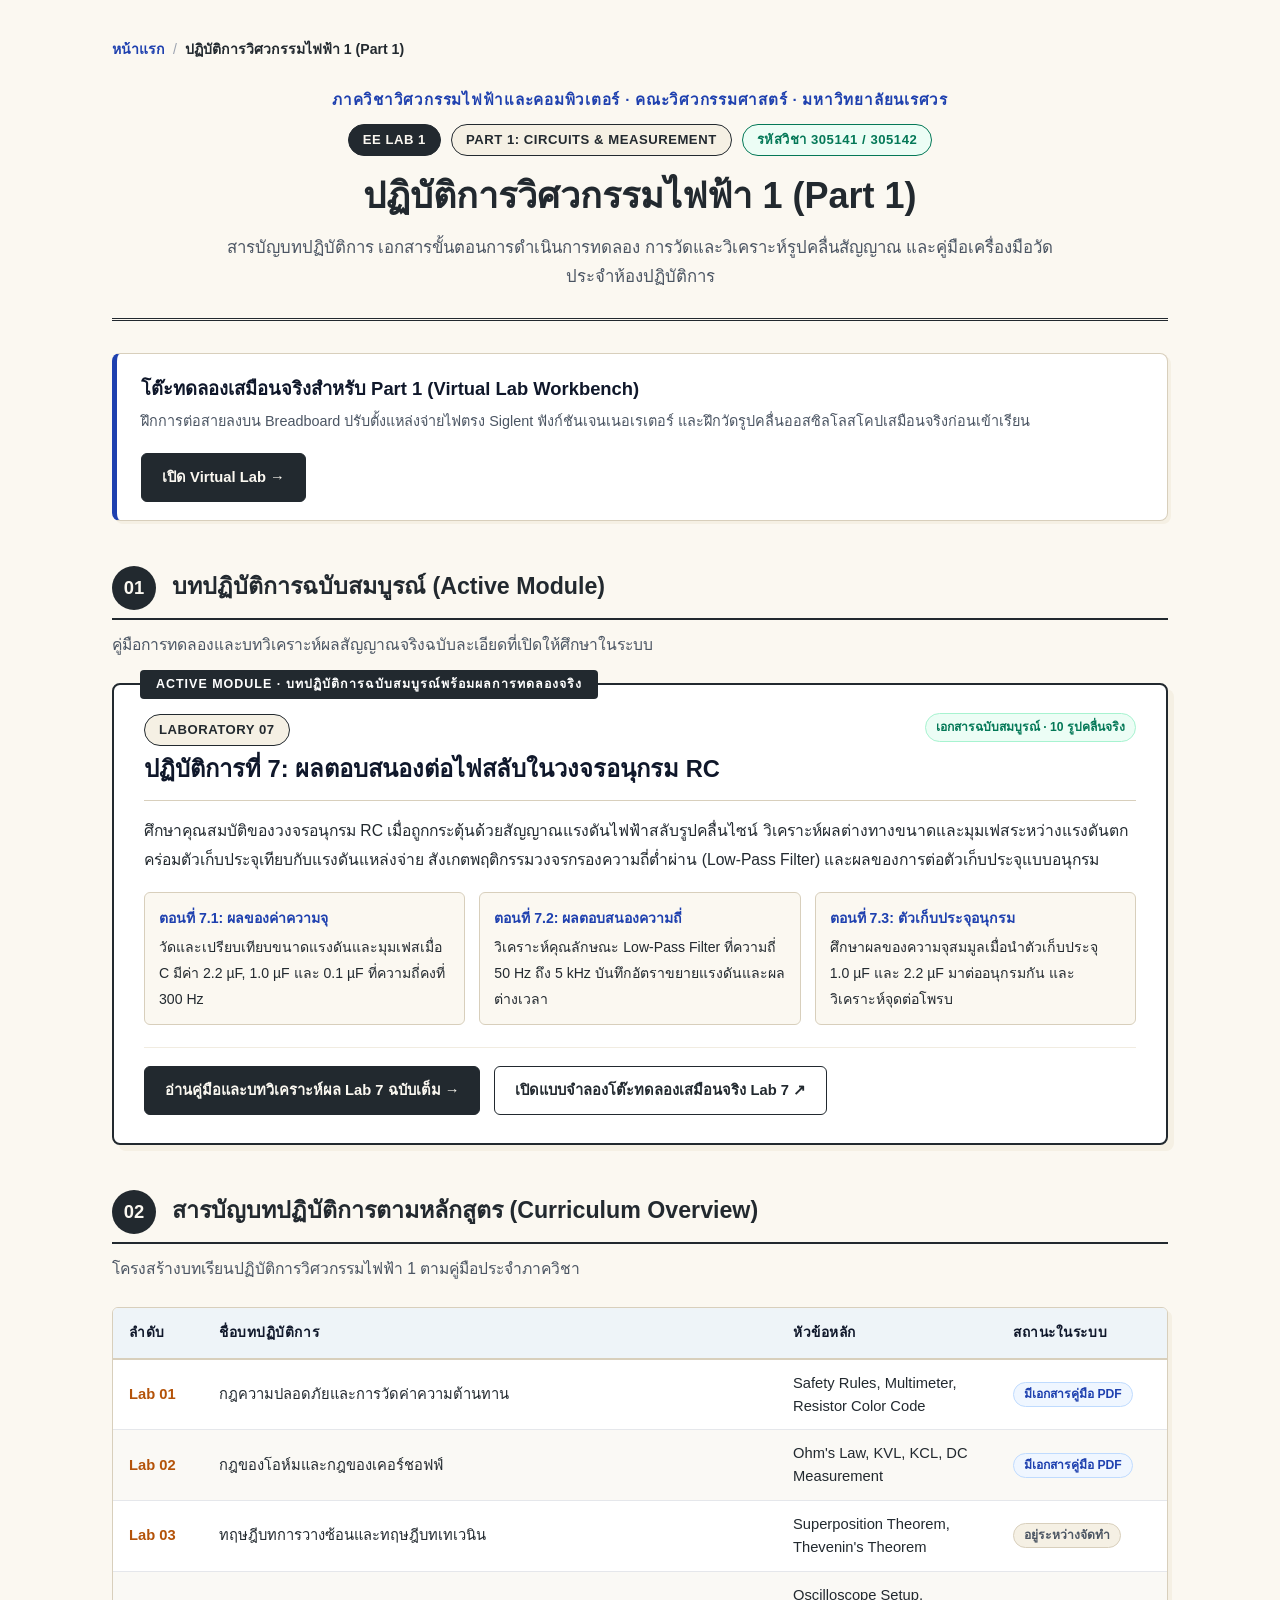
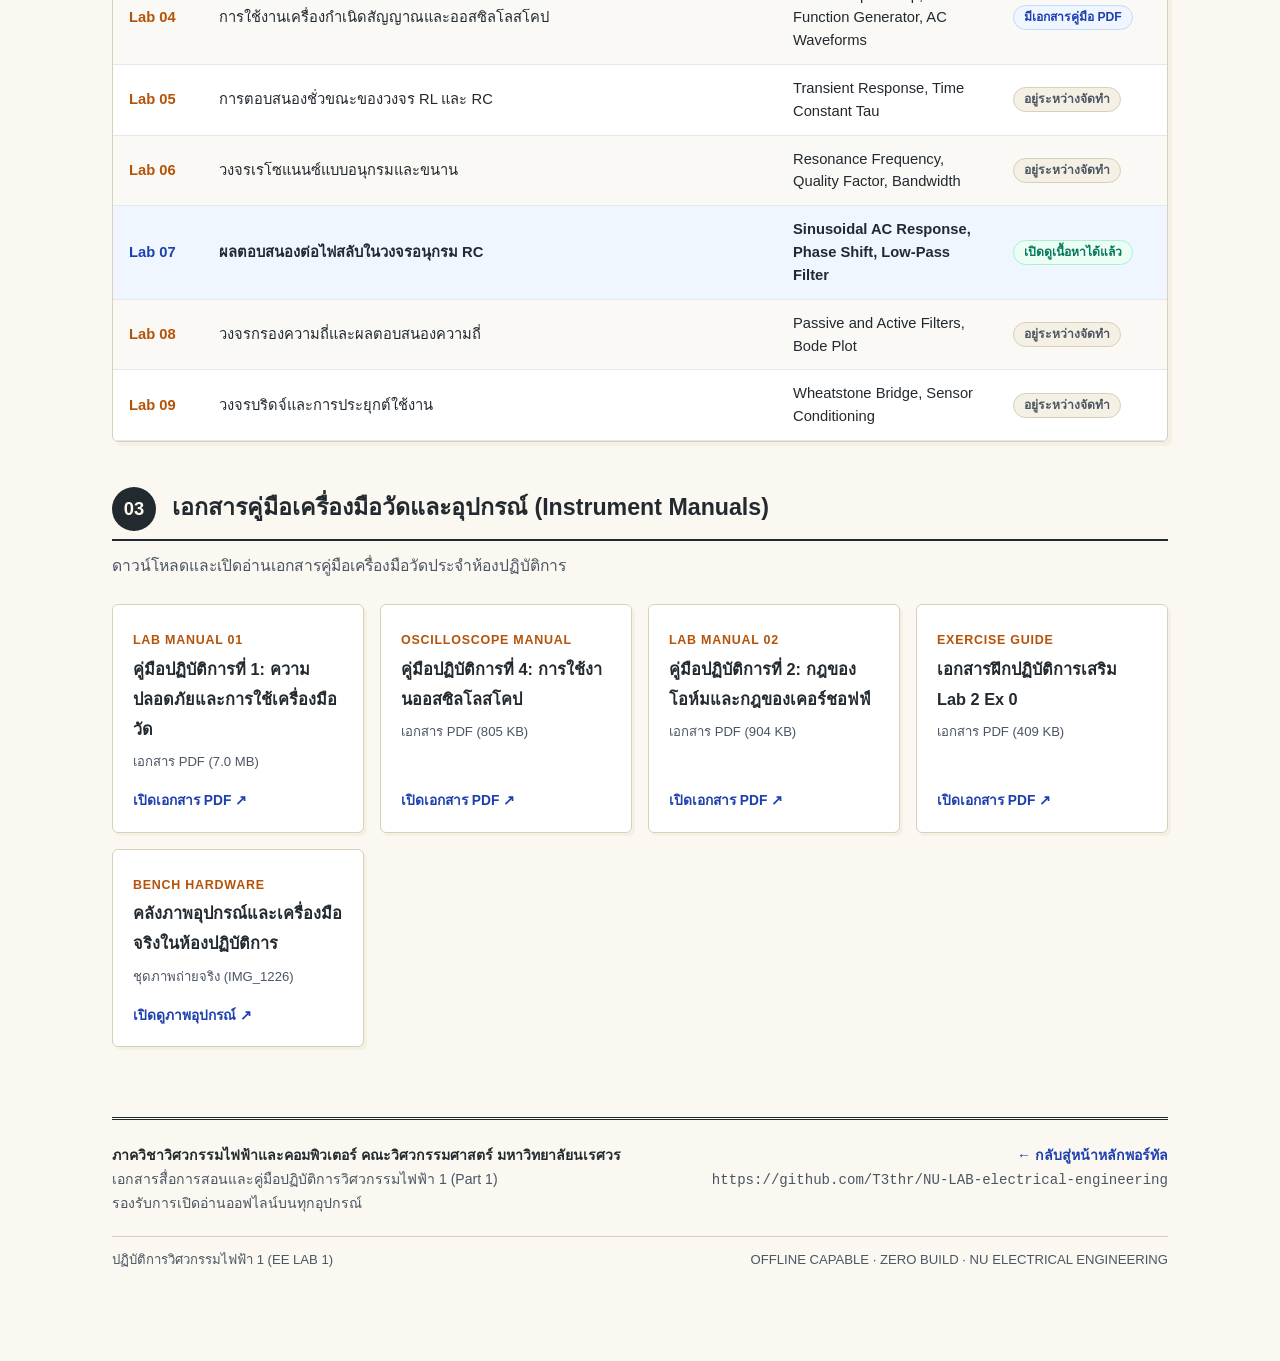
==== part1/index.html @ 5fda8b23 "feat: initialize NU-LAB Electrical Engineering portal and virtual laboratory" ====
<!DOCTYPE html>
<html lang="th">
<head>
<meta charset="UTF-8">
<meta name="viewport" content="width=device-width, initial-scale=1.0">
<link rel="icon" href="data:,">
<title>ปฏิบัติการวิศวกรรมไฟฟ้า 1 (Part 1: Circuits & Measurement) · มหาวิทยาลัยนเรศวร</title>
<style>
/* ═══════════ พื้นฐานแบบตำราเรียนและเอกสารวิชาการ ═══════════ */
:root {
  --paper: #FBF8F1;
  --paper2: #F5F0E4;
  --ink: #22292F;
  --ink-soft: #4B5563;
  --rule: #D8CFBC;
  --accent: #1E40AF;
  --accent-hover: #1D4ED8;
  --accent2: #B45309;
  --green: #047857;
  --green-bg: #ECFDF5;
  --red: #B91C1C;
  --red-bg: #FEF2F2;
  --purple: #6D28D9;
  --amber-bg: #FFFBEB;
  --blue-bg: #EFF6FF;
  --navy: #0F172A;
}

* { box-sizing: border-box; }
html { scroll-behavior: smooth; }
body {
  margin: 0;
  background: var(--paper);
  color: var(--ink);
  font-family: "IBM Plex Sans Thai", "Sarabun", "Thonburi", "Noto Sans Thai", -apple-system, "Segoe UI", sans-serif;
  font-size: 16.5px;
  line-height: 1.85;
}

.page {
  max-width: 1120px;
  margin: 0 auto;
  padding: 36px 32px 90px;
}

/* ═══════════ แถบนำทางและส่วนหัวกลาง ═══════════ */
.breadcrumb {
  display: flex;
  align-items: center;
  gap: 8px;
  font-size: 0.88rem;
  color: var(--ink-soft);
  margin-bottom: 24px;
  flex-wrap: wrap;
}

.breadcrumb a {
  color: var(--accent);
  text-decoration: none;
  font-weight: 600;
}

.breadcrumb a:hover {
  text-decoration: underline;
}

.breadcrumb .sep {
  color: #9CA3AF;
}

header.central-header {
  text-align: center;
  margin-bottom: 32px;
}

.institute-line {
  font-size: 0.95rem;
  font-weight: 700;
  letter-spacing: 0.05em;
  color: var(--accent);
  margin-bottom: 10px;
  text-transform: uppercase;
}

.chips-row {
  display: flex;
  justify-content: center;
  align-items: center;
  gap: 10px;
  margin-bottom: 16px;
  flex-wrap: wrap;
}

.chip {
  border: 1.5px solid var(--ink);
  border-radius: 999px;
  padding: 3px 14px;
  font-size: 0.82rem;
  font-weight: 700;
  color: var(--ink);
  background: var(--paper2);
  letter-spacing: 0.04em;
}

.chip.highlight {
  background: var(--ink);
  color: var(--paper);
}

.chip.active-tag {
  background: var(--green-bg);
  border-color: var(--green);
  color: var(--green);
}

h1.book-title {
  font-size: 2.25rem;
  line-height: 1.35;
  margin: 10px 0 12px;
  font-weight: 800;
  color: var(--ink);
}

.subtitle {
  color: var(--ink-soft);
  font-size: 1.05rem;
  max-width: 840px;
  margin: 0 auto 24px;
  line-height: 1.75;
}

.header-divider {
  border: none;
  border-bottom: 3px double var(--ink);
  margin: 26px 0 32px;
}

/* ═══════════ แบนเนอร์ Virtual Lab สอดคล้อง ═══════════ */
.quick-vlab-box {
  background: #FFFFFF;
  border: 1.5px solid var(--rule);
  border-left: 5px solid var(--accent);
  border-radius: 8px;
  padding: 18px 24px;
  margin-bottom: 36px;
  box-shadow: 3px 3px 0 var(--paper2);
  display: flex;
  justify-content: space-between;
  align-items: center;
  gap: 20px;
  flex-wrap: wrap;
}

.quick-vlab-info h3 {
  margin: 0 0 4px;
  font-size: 1.15rem;
  font-weight: 800;
  color: var(--navy);
}

.quick-vlab-info p {
  margin: 0;
  font-size: 0.90rem;
  color: var(--ink-soft);
  line-height: 1.6;
}

/* ═══════════ หัวข้อส่วนเนื้อหา ═══════════ */
.sec-head {
  display: flex;
  align-items: baseline;
  gap: 16px;
  border-bottom: 2.5px solid var(--ink);
  padding-bottom: 8px;
  margin: 44px 0 20px;
}

.sec-no {
  flex: 0 0 auto;
  width: 44px;
  height: 44px;
  border-radius: 50%;
  background: var(--ink);
  color: var(--paper);
  display: flex;
  align-items: center;
  justify-content: center;
  font-size: 1.15rem;
  font-weight: 800;
}

h2 {
  font-size: 1.45rem;
  margin: 0;
  font-weight: 800;
  color: var(--ink);
}

.sec-lead {
  color: var(--ink-soft);
  font-size: 0.98rem;
  margin: -10px 0 24px;
}

/* ═══════════ การ์ด Lab 7 ฉบับเด่น ═══════════ */
.featured-lab-card {
  background: #FFFFFF;
  border: 2px solid var(--ink);
  border-radius: 8px;
  padding: 28px 30px;
  margin-bottom: 36px;
  box-shadow: 6px 6px 0 var(--paper2);
  position: relative;
}

.featured-lab-card::before {
  content: "ACTIVE MODULE · บทปฏิบัติการฉบับสมบูรณ์พร้อมผลการทดลองจริง";
  position: absolute;
  top: -15px;
  left: 26px;
  background: var(--ink);
  color: #FFFFFF;
  font-weight: 700;
  font-size: 0.78rem;
  padding: 3px 16px;
  letter-spacing: 0.08em;
  border-radius: 4px;
}

.featured-header {
  display: flex;
  justify-content: space-between;
  align-items: flex-start;
  gap: 16px;
  border-bottom: 1.5px solid var(--rule);
  padding-bottom: 14px;
  margin-bottom: 16px;
  flex-wrap: wrap;
}

.featured-title {
  font-size: 1.48rem;
  font-weight: 800;
  color: var(--navy);
  margin: 0;
  line-height: 1.35;
}

.featured-desc {
  font-size: 0.98rem;
  color: var(--ink);
  line-height: 1.8;
  margin: 0 0 18px;
}

.parts-list {
  display: grid;
  grid-template-columns: repeat(auto-fit, minmax(280px, 1fr));
  gap: 14px;
  margin-bottom: 22px;
}

.part-item {
  background: var(--paper);
  border: 1px solid var(--rule);
  border-radius: 6px;
  padding: 12px 14px;
  font-size: 0.88rem;
}

.part-item b {
  color: var(--accent);
  display: block;
  margin-bottom: 3px;
}

.featured-actions {
  display: flex;
  gap: 14px;
  flex-wrap: wrap;
  border-top: 1px solid #F1ECE1;
  padding-top: 18px;
}

.btn {
  display: inline-flex;
  align-items: center;
  justify-content: center;
  padding: 10px 20px;
  border-radius: 6px;
  font-size: 0.92rem;
  font-weight: 700;
  text-decoration: none;
  cursor: pointer;
  transition: all 0.15s ease;
  border: 1.5px solid var(--ink);
}

.btn-primary {
  background: var(--ink);
  color: var(--paper);
  border-color: var(--ink);
}

.btn-primary:hover {
  background: var(--accent);
  border-color: var(--accent);
  color: #FFFFFF;
  transform: translateY(-1px);
}

.btn-secondary {
  background: #FFFFFF;
  color: var(--ink);
}

.btn-secondary:hover {
  background: var(--paper2);
  border-color: var(--ink);
  transform: translateY(-1px);
}

/* ═══════════ ตารางสรุปบทเรียนทั้งหมด ═══════════ */
.table-wrap {
  width: 100%;
  overflow-x: auto;
  border: 1.5px solid var(--rule);
  border-radius: 6px;
  background: #FFFFFF;
  box-shadow: 4px 4px 0 var(--paper2);
  margin-bottom: 40px;
}

table.lab-table {
  width: 100%;
  border-collapse: collapse;
  min-width: 680px;
  font-size: 0.92rem;
}

table.lab-table th {
  background: #EEF4F8;
  color: var(--navy);
  font-weight: 700;
  padding: 12px 16px;
  text-align: left;
  border-bottom: 2px solid var(--rule);
  font-size: 0.86rem;
  letter-spacing: 0.04em;
}

table.lab-table td {
  padding: 12px 16px;
  border-bottom: 1px solid #E5E7EB;
  color: var(--ink);
  vertical-align: middle;
  line-height: 1.55;
}

table.lab-table tr:nth-child(even) td {
  background: #FAF9F5;
}

table.lab-table tr.highlight-row td {
  background: #EFF6FF;
  font-weight: 600;
}

.status-pill {
  display: inline-block;
  font-size: 0.76rem;
  font-weight: 700;
  padding: 2px 10px;
  border-radius: 999px;
  white-space: nowrap;
}

.status-active {
  background: var(--green-bg);
  color: var(--green);
  border: 1px solid #A7F3D0;
}

.status-doc {
  background: var(--blue-bg);
  color: var(--accent);
  border: 1px solid #BFDBFE;
}

.status-prep {
  background: var(--paper2);
  color: var(--ink-soft);
  border: 1px solid var(--rule);
}

/* ═══════════ เอกสารคู่มือเครื่องมือวัด ═══════════ */
.manuals-grid {
  display: grid;
  grid-template-columns: repeat(auto-fit, minmax(250px, 1fr));
  gap: 16px;
  margin-bottom: 44px;
}

.manual-card {
  background: #FFFFFF;
  border: 1.5px solid var(--rule);
  border-radius: 6px;
  padding: 18px 20px;
  box-shadow: 3px 3px 0 var(--paper2);
  display: flex;
  flex-direction: column;
  justify-content: space-between;
}

.manual-card .m-type {
  font-size: 0.78rem;
  font-weight: 800;
  color: var(--accent2);
  text-transform: uppercase;
  letter-spacing: 0.06em;
  margin-bottom: 4px;
}

.manual-card .m-title {
  font-size: 1.02rem;
  font-weight: 700;
  color: var(--ink);
  margin-bottom: 6px;
}

.manual-card .m-size {
  font-size: 0.82rem;
  color: var(--ink-soft);
  margin-bottom: 14px;
}

.manual-card a {
  align-self: flex-start;
  font-size: 0.86rem;
  font-weight: 700;
  color: var(--accent);
  text-decoration: none;
}

.manual-card a:hover {
  text-decoration: underline;
}

/* ═══════════ ท้ายกระดาษ Colophon ═══════════ */
footer.colophon {
  margin-top: 70px;
  border-top: 3px double var(--ink);
  padding-top: 24px;
  font-size: 0.88rem;
  color: var(--ink-soft);
  line-height: 1.7;
}

.footer-content {
  display: flex;
  justify-content: space-between;
  align-items: flex-start;
  gap: 24px;
  flex-wrap: wrap;
}

.footer-col {
  flex: 1 1 300px;
}

.footer-col b {
  color: var(--ink);
}

.footer-bottom {
  margin-top: 20px;
  padding-top: 12px;
  border-top: 1px solid var(--rule);
  font-size: 0.82rem;
  display: flex;
  justify-content: space-between;
  flex-wrap: wrap;
  gap: 10px;
}

@media (max-width: 768px) {
  body { font-size: 15.5px; }
  .page { padding: 20px 16px 60px; }
  h1.book-title { font-size: 1.85rem; }
  .featured-lab-card { padding: 20px 18px; }
  .featured-lab-card::before { position: static; display: inline-block; margin-bottom: 12px; }
  .quick-vlab-box { flex-direction: column; align-items: flex-start; }
}
</style>
</head>
<body>

<div class="page">

  <!-- Breadcrumb -->
  <div class="breadcrumb">
    <a href="../index.html">หน้าแรก</a>
    <span class="sep">/</span>
    <span style="color:var(--ink); font-weight:700;">ปฏิบัติการวิศวกรรมไฟฟ้า 1 (Part 1)</span>
  </div>

  <!-- ส่วนหัวกลางแบบวิชาการ -->
  <header class="central-header">
    <div class="institute-line">ภาควิชาวิศวกรรมไฟฟ้าและคอมพิวเตอร์ · คณะวิศวกรรมศาสตร์ · มหาวิทยาลัยนเรศวร</div>
    
    <div class="chips-row">
      <span class="chip highlight">EE LAB 1</span>
      <span class="chip">PART 1: CIRCUITS &amp; MEASUREMENT</span>
      <span class="chip active-tag">รหัสวิชา 305141 / 305142</span>
    </div>

    <h1 class="book-title">ปฏิบัติการวิศวกรรมไฟฟ้า 1 (Part 1)</h1>
    <p class="subtitle">สารบัญบทปฏิบัติการ เอกสารขั้นตอนการดำเนินการทดลอง การวัดและวิเคราะห์รูปคลื่นสัญญาณ และคู่มือเครื่องมือวัดประจำห้องปฏิบัติการ</p>

    <hr class="header-divider">
  </header>

  <!-- กล่องเชื่อมโยง Virtual Lab สำหรับการเตรียมตัว -->
  <div class="quick-vlab-box">
    <div class="quick-vlab-info">
      <h3>โต๊ะทดลองเสมือนจริงสำหรับ Part 1 (Virtual Lab Workbench)</h3>
      <p>ฝึกการต่อสายลงบน Breadboard ปรับตั้งแหล่งจ่ายไฟตรง Siglent ฟังก์ชันเจนเนอเรเตอร์ และฝึกวัดรูปคลื่นออสซิลโลสโคปเสมือนจริงก่อนเข้าเรียน</p>
    </div>
    <a href="../virtual-lab/index.html" class="btn btn-primary">เปิด Virtual Lab →</a>
  </div>

  <!-- หมวดเนื้อหาหลักที่ 1: บทปฏิบัติการเด่น Lab 7 -->
  <section>
    <div class="sec-head">
      <div class="sec-no">01</div>
      <h2>บทปฏิบัติการฉบับสมบูรณ์ (Active Module)</h2>
    </div>
    <p class="sec-lead">คู่มือการทดลองและบทวิเคราะห์ผลสัญญาณจริงฉบับละเอียดที่เปิดให้ศึกษาในระบบ</p>

    <article class="featured-lab-card">
      <div class="featured-header">
        <div>
          <span class="chip" style="margin-bottom: 8px; display: inline-block;">LABORATORY 07</span>
          <h3 class="featured-title">ปฏิบัติการที่ 7: ผลตอบสนองต่อไฟสลับในวงจรอนุกรม RC</h3>
        </div>
        <span class="status-pill status-active">เอกสารฉบับสมบูรณ์ · 10 รูปคลื่นจริง</span>
      </div>

      <p class="featured-desc">
        ศึกษาคุณสมบัติของวงจรอนุกรม RC เมื่อถูกกระตุ้นด้วยสัญญาณแรงดันไฟฟ้าสลับรูปคลื่นไซน์ วิเคราะห์ผลต่างทางขนาดและมุมเฟสระหว่างแรงดันตกคร่อมตัวเก็บประจุเทียบกับแรงดันแหล่งจ่าย สังเกตพฤติกรรมวงจรกรองความถี่ต่ำผ่าน (Low-Pass Filter) และผลของการต่อตัวเก็บประจุแบบอนุกรม
      </p>

      <div class="parts-list">
        <div class="part-item">
          <b>ตอนที่ 7.1: ผลของค่าความจุ</b>
          วัดและเปรียบเทียบขนาดแรงดันและมุมเฟสเมื่อ C มีค่า 2.2 µF, 1.0 µF และ 0.1 µF ที่ความถี่คงที่ 300 Hz
        </div>
        <div class="part-item">
          <b>ตอนที่ 7.2: ผลตอบสนองความถี่</b>
          วิเคราะห์คุณลักษณะ Low-Pass Filter ที่ความถี่ 50 Hz ถึง 5 kHz บันทึกอัตราขยายแรงดันและผลต่างเวลา
        </div>
        <div class="part-item">
          <b>ตอนที่ 7.3: ตัวเก็บประจุอนุกรม</b>
          ศึกษาผลของความจุสมมูลเมื่อนำตัวเก็บประจุ 1.0 µF และ 2.2 µF มาต่ออนุกรมกัน และวิเคราะห์จุดต่อโพรบ
        </div>
      </div>

      <div class="featured-actions">
        <a href="./lab7/index.html" class="btn btn-primary">อ่านคู่มือและบทวิเคราะห์ผล Lab 7 ฉบับเต็ม →</a>
        <a href="../virtual-lab/index.html" class="btn btn-secondary">เปิดแบบจำลองโต๊ะทดลองเสมือนจริง Lab 7 ↗</a>
      </div>
    </article>
  </section>

  <!-- หมวดเนื้อหาหลักที่ 2: สารบัญบทปฏิบัติการทั้งหมดตามหลักสูตร -->
  <section>
    <div class="sec-head">
      <div class="sec-no">02</div>
      <h2>สารบัญบทปฏิบัติการตามหลักสูตร (Curriculum Overview)</h2>
    </div>
    <p class="sec-lead">โครงสร้างบทเรียนปฏิบัติการวิศวกรรมไฟฟ้า 1 ตามคู่มือประจำภาควิชา</p>

    <div class="table-wrap">
      <table class="lab-table">
        <thead>
          <tr>
            <th style="width: 90px;">ลำดับ</th>
            <th>ชื่อบทปฏิบัติการ</th>
            <th style="width: 220px;">หัวข้อหลัก</th>
            <th style="width: 170px;">สถานะในระบบ</th>
          </tr>
        </thead>
        <tbody>
          <tr>
            <td style="font-weight: 700; color: var(--accent2);">Lab 01</td>
            <td>กฎความปลอดภัยและการวัดค่าความต้านทาน</td>
            <td>Safety Rules, Multimeter, Resistor Color Code</td>
            <td><span class="status-pill status-doc">มีเอกสารคู่มือ PDF</span></td>
          </tr>
          <tr>
            <td style="font-weight: 700; color: var(--accent2);">Lab 02</td>
            <td>กฎของโอห์มและกฎของเคอร์ชอฟฟ์</td>
            <td>Ohm's Law, KVL, KCL, DC Measurement</td>
            <td><span class="status-pill status-doc">มีเอกสารคู่มือ PDF</span></td>
          </tr>
          <tr>
            <td style="font-weight: 700; color: var(--accent2);">Lab 03</td>
            <td>ทฤษฎีบทการวางซ้อนและทฤษฎีบทเทเวนิน</td>
            <td>Superposition Theorem, Thevenin's Theorem</td>
            <td><span class="status-pill status-prep">อยู่ระหว่างจัดทำ</span></td>
          </tr>
          <tr>
            <td style="font-weight: 700; color: var(--accent2);">Lab 04</td>
            <td>การใช้งานเครื่องกำเนิดสัญญาณและออสซิลโลสโคป</td>
            <td>Oscilloscope Setup, Function Generator, AC Waveforms</td>
            <td><span class="status-pill status-doc">มีเอกสารคู่มือ PDF</span></td>
          </tr>
          <tr>
            <td style="font-weight: 700; color: var(--accent2);">Lab 05</td>
            <td>การตอบสนองชั่วขณะของวงจร RL และ RC</td>
            <td>Transient Response, Time Constant Tau</td>
            <td><span class="status-pill status-prep">อยู่ระหว่างจัดทำ</span></td>
          </tr>
          <tr>
            <td style="font-weight: 700; color: var(--accent2);">Lab 06</td>
            <td>วงจรเรโซแนนซ์แบบอนุกรมและขนาน</td>
            <td>Resonance Frequency, Quality Factor, Bandwidth</td>
            <td><span class="status-pill status-prep">อยู่ระหว่างจัดทำ</span></td>
          </tr>
          <tr class="highlight-row">
            <td style="font-weight: 800; color: var(--accent);">Lab 07</td>
            <td><b>ผลตอบสนองต่อไฟสลับในวงจรอนุกรม RC</b></td>
            <td><b>Sinusoidal AC Response, Phase Shift, Low-Pass Filter</b></td>
            <td><span class="status-pill status-active">เปิดดูเนื้อหาได้แล้ว</span></td>
          </tr>
          <tr>
            <td style="font-weight: 700; color: var(--accent2);">Lab 08</td>
            <td>วงจรกรองความถี่และผลตอบสนองความถี่</td>
            <td>Passive and Active Filters, Bode Plot</td>
            <td><span class="status-pill status-prep">อยู่ระหว่างจัดทำ</span></td>
          </tr>
          <tr>
            <td style="font-weight: 700; color: var(--accent2);">Lab 09</td>
            <td>วงจรบริดจ์และการประยุกต์ใช้งาน</td>
            <td>Wheatstone Bridge, Sensor Conditioning</td>
            <td><span class="status-pill status-prep">อยู่ระหว่างจัดทำ</span></td>
          </tr>
        </tbody>
      </table>
    </div>
  </section>

  <!-- หมวดเนื้อหาหลักที่ 3: เอกสารคู่มือเครื่องมือวัด -->
  <section>
    <div class="sec-head">
      <div class="sec-no">03</div>
      <h2>เอกสารคู่มือเครื่องมือวัดและอุปกรณ์ (Instrument Manuals)</h2>
    </div>
    <p class="sec-lead">ดาวน์โหลดและเปิดอ่านเอกสารคู่มือเครื่องมือวัดประจำห้องปฏิบัติการ</p>

    <div class="manuals-grid">
      <div class="manual-card">
        <div>
          <span class="m-type">LAB MANUAL 01</span>
          <div class="m-title">คู่มือปฏิบัติการที่ 1: ความปลอดภัยและการใช้เครื่องมือวัด</div>
          <div class="m-size">เอกสาร PDF (7.0 MB)</div>
        </div>
        <a href="./manual-of-lab-instruments/305141_Lab_01.pdf" target="_blank">เปิดเอกสาร PDF ↗</a>
      </div>

      <div class="manual-card">
        <div>
          <span class="m-type">OSCILLOSCOPE MANUAL</span>
          <div class="m-title">คู่มือปฏิบัติการที่ 4: การใช้งานออสซิลโลสโคป</div>
          <div class="m-size">เอกสาร PDF (805 KB)</div>
        </div>
        <a href="./manual-of-lab-instruments/305142Lab04oscilloscope.pdf" target="_blank">เปิดเอกสาร PDF ↗</a>
      </div>

      <div class="manual-card">
        <div>
          <span class="m-type">LAB MANUAL 02</span>
          <div class="m-title">คู่มือปฏิบัติการที่ 2: กฎของโอห์มและกฎของเคอร์ชอฟฟ์</div>
          <div class="m-size">เอกสาร PDF (904 KB)</div>
        </div>
        <a href="./manual-of-lab-instruments/Lab 2.pdf" target="_blank">เปิดเอกสาร PDF ↗</a>
      </div>

      <div class="manual-card">
        <div>
          <span class="m-type">EXERCISE GUIDE</span>
          <div class="m-title">เอกสารฝึกปฏิบัติการเสริม Lab 2 Ex 0</div>
          <div class="m-size">เอกสาร PDF (409 KB)</div>
        </div>
        <a href="./manual-of-lab-instruments/Lab 2 Ex 0.pdf" target="_blank">เปิดเอกสาร PDF ↗</a>
      </div>

      <div class="manual-card">
        <div>
          <span class="m-type">BENCH HARDWARE</span>
          <div class="m-title">คลังภาพอุปกรณ์และเครื่องมือจริงในห้องปฏิบัติการ</div>
          <div class="m-size">ชุดภาพถ่ายจริง (IMG_1226)</div>
        </div>
        <a href="./tools-use-in-lab/IMG_1226.jpeg" target="_blank">เปิดดูภาพอุปกรณ์ ↗</a>
      </div>
    </div>
  </section>

  <!-- ท้ายกระดาษ Colophon -->
  <footer class="colophon">
    <div class="footer-content">
      <div class="footer-col">
        <b>ภาควิชาวิศวกรรมไฟฟ้าและคอมพิวเตอร์ คณะวิศวกรรมศาสตร์ มหาวิทยาลัยนเรศวร</b><br>
        เอกสารสื่อการสอนและคู่มือปฏิบัติการวิศวกรรมไฟฟ้า 1 (Part 1)<br>
        รองรับการเปิดอ่านออฟไลน์บนทุกอุปกรณ์
      </div>
      <div class="footer-col" style="text-align: right;">
        <a href="../index.html" style="color:var(--accent); font-weight:700; text-decoration:none;">← กลับสู่หน้าหลักพอร์ทัล</a><br>
        <span style="font-family: monospace; font-size: 0.88rem;">https://github.com/T3thr/NU-LAB-electrical-engineering</span>
      </div>
    </div>

    <div class="footer-bottom">
      <span>ปฏิบัติการวิศวกรรมไฟฟ้า 1 (EE LAB 1)</span>
      <span>OFFLINE CAPABLE · ZERO BUILD · NU ELECTRICAL ENGINEERING</span>
    </div>
  </footer>

</div>

</body>
</html>
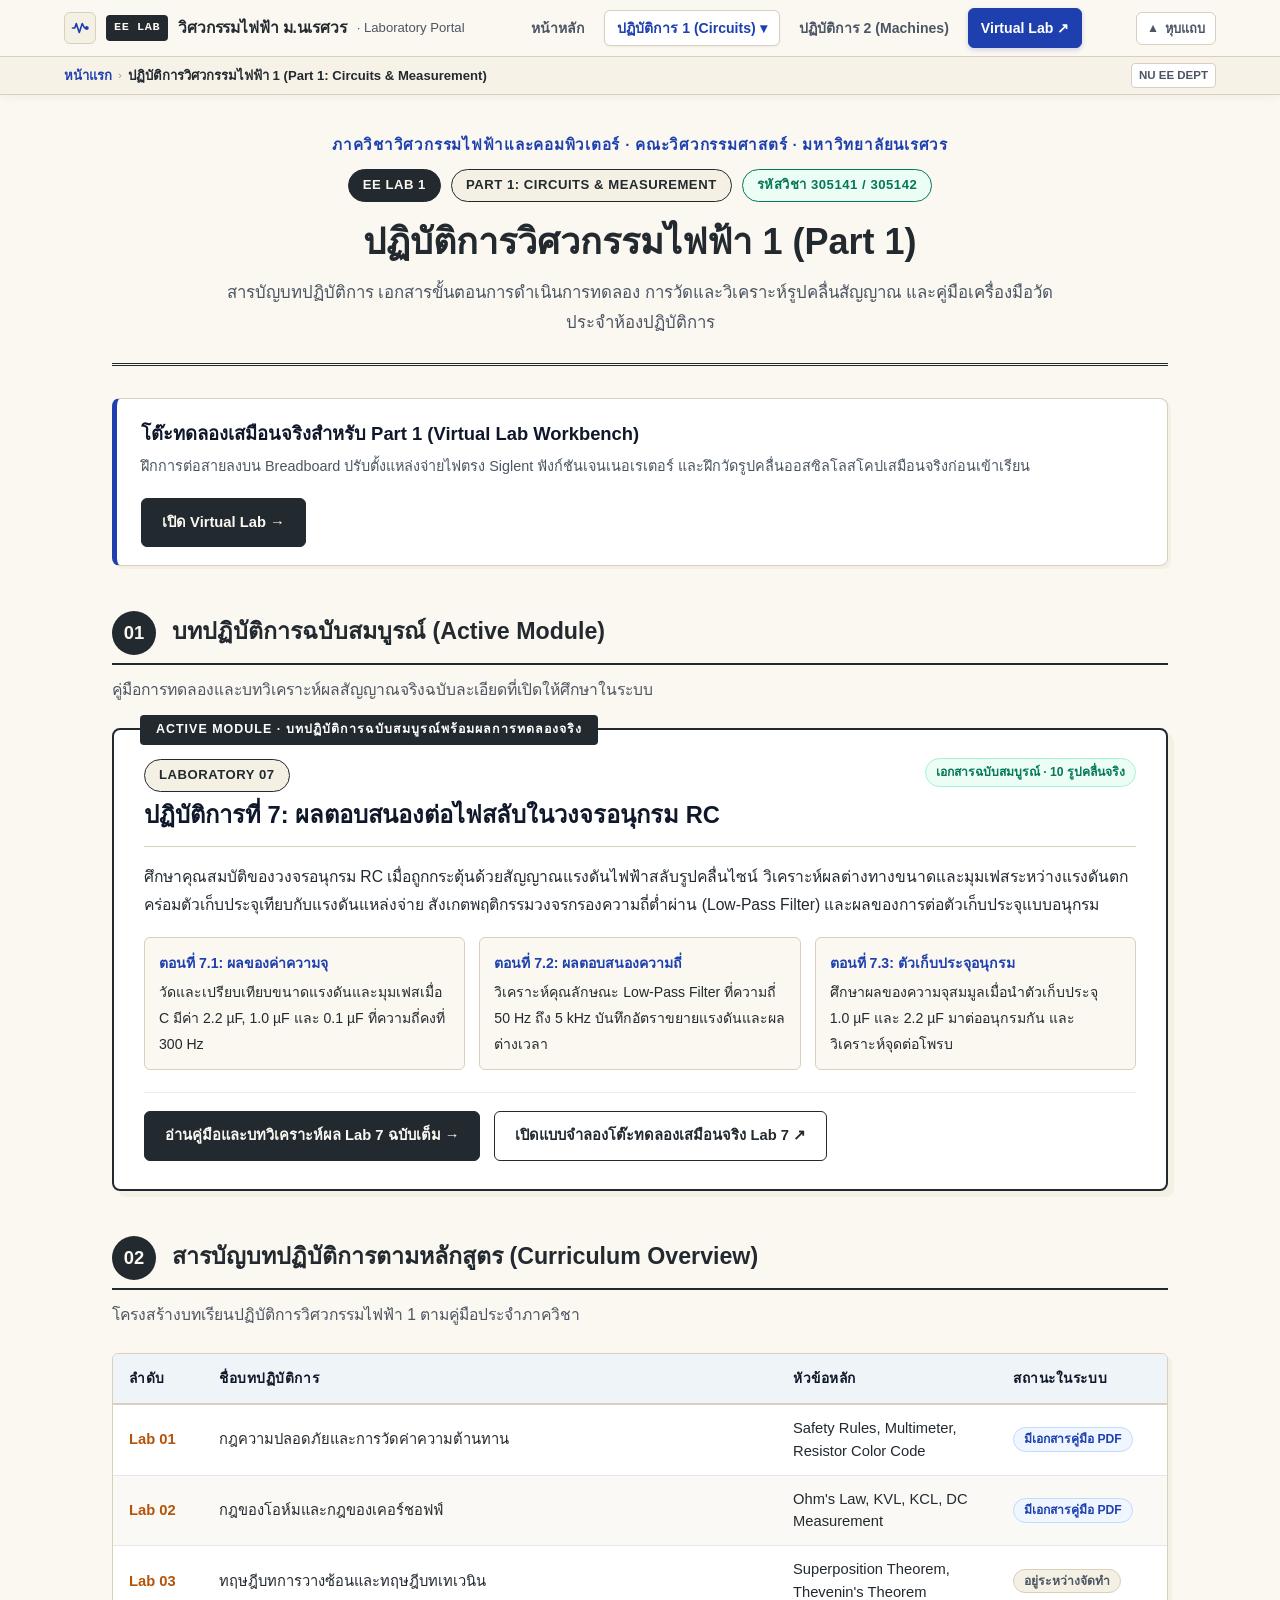
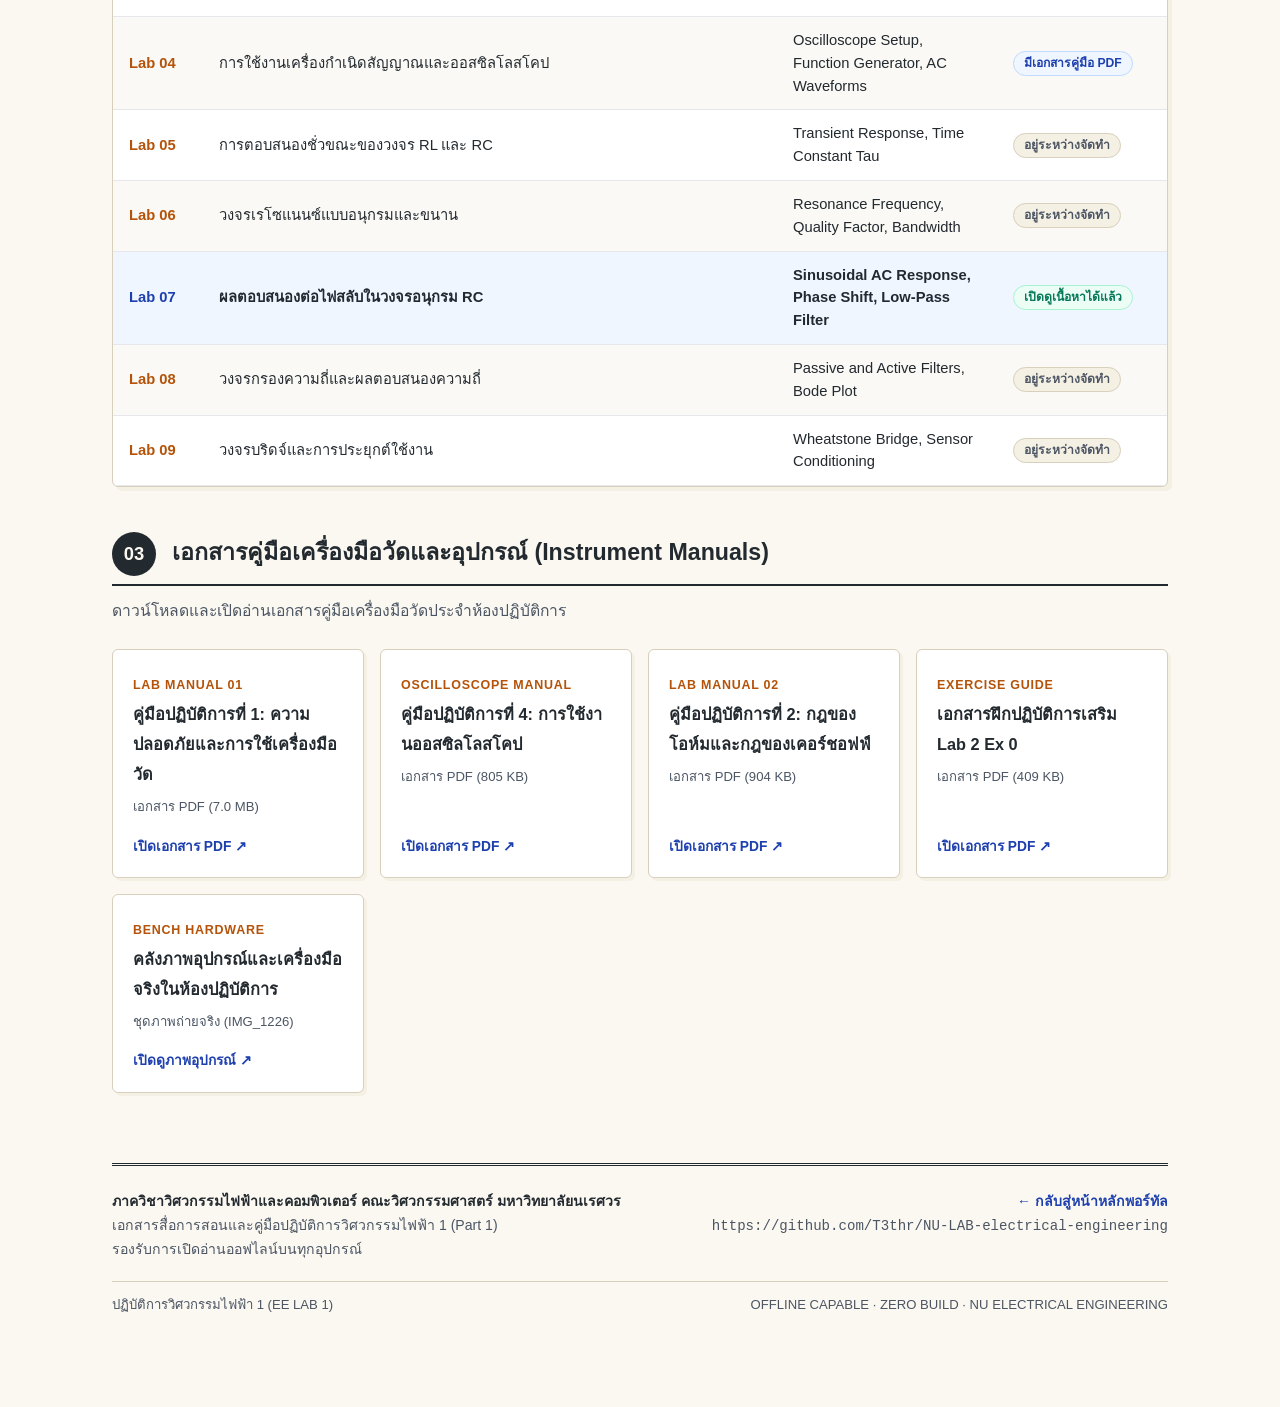
==== commit dfaab54a: "feat(navigation): implement standardized sticky header, collapsible navbar, and dynamic breadcrumbs " ====
--- a/part1/index.html
+++ b/part1/index.html
@@ -5,6 +5,8 @@
 <meta name="viewport" content="width=device-width, initial-scale=1.0">
 <link rel="icon" href="data:,">
 <title>ปฏิบัติการวิศวกรรมไฟฟ้า 1 (Part 1: Circuits & Measurement) · มหาวิทยาลัยนเรศวร</title>
+<link rel="stylesheet" href="../assets/css/site-header.css">
+<script src="../assets/js/site-header.js"></script>
 <style>
 /* ═══════════ พื้นฐานแบบตำราเรียนและเอกสารวิชาการ ═══════════ */
 :root {
@@ -495,14 +497,10 @@
 </head>
 <body>
 
+<!-- ═══════════ Unified Standardized Header & Navigation ═══════════ -->
+<site-header data-page="part1" data-base="../"></site-header>
+
 <div class="page">
-
-  <!-- Breadcrumb -->
-  <div class="breadcrumb">
-    <a href="../index.html">หน้าแรก</a>
-    <span class="sep">/</span>
-    <span style="color:var(--ink); font-weight:700;">ปฏิบัติการวิศวกรรมไฟฟ้า 1 (Part 1)</span>
-  </div>
 
   <!-- ส่วนหัวกลางแบบวิชาการ -->
   <header class="central-header">
--- a/assets/css/site-header.css
+++ b/assets/css/site-header.css
@@ -0,0 +1,608 @@
+/* ═════════════════════════════════════════════════════════════════════════
+   NU Electrical Engineering Laboratory Portal
+   Shared Sticky Header, Navbar, Breadcrumb & Navigation Stylesheet
+   ═════════════════════════════════════════════════════════════════════════ */
+
+site-header {
+  display: block;
+  width: 100%;
+}
+
+.site-header {
+  position: sticky;
+  top: 0;
+  left: 0;
+  width: 100%;
+  z-index: 1000;
+  background: var(--paper, #FBF8F1);
+  border-bottom: 1.5px solid var(--rule, #D8CFBC);
+  box-shadow: 0 2px 10px rgba(34, 41, 47, 0.05);
+  font-family: "IBM Plex Sans Thai", "Sarabun", "Thonburi", -apple-system, sans-serif;
+  transition: all 0.25s cubic-bezier(0.16, 1, 0.3, 1);
+  box-sizing: border-box;
+}
+
+/* ═══════════ Main Navigation Bar Row ═══════════ */
+.site-header-main {
+  width: 100%;
+  max-width: 1200px;
+  margin: 0 auto;
+  padding: 0 24px;
+  height: 56px;
+  display: flex;
+  justify-content: space-between;
+  align-items: center;
+  gap: 16px;
+  box-sizing: border-box;
+  transition: height 0.25s ease, opacity 0.2s ease, padding 0.25s ease;
+}
+
+/* Compact Brand Logo & Title */
+.nav-brand {
+  display: inline-flex;
+  align-items: center;
+  gap: 10px;
+  text-decoration: none;
+  color: var(--ink, #22292F);
+  font-weight: 700;
+  font-size: 0.98rem;
+  white-space: nowrap;
+  flex-shrink: 0;
+  transition: opacity 0.15s ease;
+}
+
+.nav-brand:hover {
+  opacity: 0.85;
+}
+
+.brand-icon-box {
+  display: inline-flex;
+  align-items: center;
+  justify-content: center;
+  width: 32px;
+  height: 32px;
+  border-radius: 6px;
+  background: var(--paper2, #F5F0E4);
+  color: var(--accent, #1E40AF);
+  border: 1.5px solid var(--rule, #D8CFBC);
+  flex-shrink: 0;
+}
+
+.brand-badge {
+  background: var(--ink, #22292F);
+  color: var(--paper, #FBF8F1);
+  padding: 2px 8px;
+  border-radius: 4px;
+  font-size: 0.74rem;
+  font-weight: 800;
+  letter-spacing: 0.05em;
+  font-family: monospace, sans-serif;
+}
+
+.brand-title {
+  font-weight: 800;
+  font-size: 0.98rem;
+  color: var(--ink, #22292F);
+  letter-spacing: -0.01em;
+}
+
+.brand-sub {
+  font-size: 0.82rem;
+  color: var(--ink-soft, #4B5563);
+  font-weight: 500;
+  display: none;
+}
+
+@media (min-width: 1080px) {
+  .brand-sub {
+    display: inline;
+  }
+}
+
+/* Desktop Navigation Menu */
+.site-navbar-nav {
+  display: flex;
+  align-items: center;
+  gap: 6px;
+  list-style: none;
+  margin: 0;
+  padding: 0;
+}
+
+.nav-item {
+  position: relative;
+}
+
+.nav-link {
+  display: inline-flex;
+  align-items: center;
+  gap: 5px;
+  padding: 6px 12px;
+  color: var(--ink-soft, #4B5563);
+  text-decoration: none;
+  font-size: 0.88rem;
+  font-weight: 600;
+  border-radius: 6px;
+  white-space: nowrap;
+  transition: all 0.15s ease;
+  border: 1px solid transparent;
+  font-family: inherit;
+  background: transparent;
+  cursor: pointer;
+}
+
+.nav-link:hover {
+  color: var(--accent, #1E40AF);
+  background: var(--paper2, #F5F0E4);
+  border-color: var(--rule, #D8CFBC);
+}
+
+.nav-link.active {
+  color: var(--accent, #1E40AF);
+  background: #FFFFFF;
+  border-color: var(--rule, #D8CFBC);
+  font-weight: 700;
+  box-shadow: 0 1px 3px rgba(0, 0, 0, 0.05);
+}
+
+.nav-link-vlab {
+  color: #FFFFFF !important;
+  background: var(--accent, #1E40AF) !important;
+  border-color: var(--accent, #1E40AF) !important;
+  font-weight: 700 !important;
+  box-shadow: 0 2px 5px rgba(30, 64, 175, 0.2);
+}
+
+.nav-link-vlab:hover {
+  background: var(--accent-hover, #1D4ED8) !important;
+  transform: translateY(-1px);
+}
+
+/* Dropdown Menu for Labs */
+.dropdown-parent {
+  position: relative;
+}
+
+.dropdown-menu {
+  position: absolute;
+  top: calc(100% + 4px);
+  left: 0;
+  background: #FFFFFF;
+  border: 1.5px solid var(--ink, #22292F);
+  border-radius: 8px;
+  box-shadow: 4px 6px 0 rgba(34, 41, 47, 0.08);
+  min-width: 320px;
+  padding: 8px 0;
+  opacity: 0;
+  visibility: hidden;
+  transform: translateY(6px);
+  transition: all 0.2s cubic-bezier(0.16, 1, 0.3, 1);
+  z-index: 1100;
+}
+
+.dropdown-menu::before {
+  content: "";
+  position: absolute;
+  top: -8px;
+  left: 0;
+  width: 100%;
+  height: 8px;
+}
+
+.dropdown-parent:hover .dropdown-menu,
+.dropdown-parent:focus-within .dropdown-menu,
+.dropdown-parent.show .dropdown-menu {
+  opacity: 1;
+  visibility: visible;
+  transform: translateY(0);
+}
+
+.dropdown-header {
+  padding: 8px 16px 6px;
+  font-size: 0.76rem;
+  font-weight: 800;
+  color: var(--accent2, #B45309);
+  text-transform: uppercase;
+  letter-spacing: 0.06em;
+  border-bottom: 1px solid var(--rule, #D8CFBC);
+  margin-bottom: 4px;
+}
+
+.dropdown-item {
+  display: flex;
+  align-items: center;
+  justify-content: space-between;
+  gap: 12px;
+  padding: 7px 16px;
+  color: var(--ink, #22292F);
+  text-decoration: none;
+  font-size: 0.84rem;
+  font-weight: 500;
+  line-height: 1.4;
+  transition: background 0.15s ease, color 0.15s ease;
+}
+
+.dropdown-item:hover {
+  background: var(--paper2, #F5F0E4);
+  color: var(--accent, #1E40AF);
+}
+
+.dropdown-item.active {
+  background: var(--blue-bg, #EFF6FF);
+  color: var(--accent, #1E40AF);
+  font-weight: 700;
+}
+
+.dropdown-item .lab-tag {
+  font-size: 0.70rem;
+  font-weight: 700;
+  padding: 2px 6px;
+  border-radius: 4px;
+  white-space: nowrap;
+}
+
+.tag-ready {
+  background: var(--green-bg, #ECFDF5);
+  color: var(--green, #047857);
+  border: 1px solid rgba(4, 120, 87, 0.25);
+}
+
+.tag-coming {
+  background: var(--paper2, #F5F0E4);
+  color: var(--ink-soft, #4B5563);
+}
+
+.dropdown-footer {
+  padding: 6px 16px 4px;
+  border-top: 1px solid var(--rule, #D8CFBC);
+  margin-top: 4px;
+  font-size: 0.80rem;
+}
+
+.dropdown-footer a {
+  color: var(--accent, #1E40AF);
+  text-decoration: none;
+  font-weight: 700;
+  display: flex;
+  align-items: center;
+  gap: 4px;
+}
+
+.dropdown-footer a:hover {
+  text-decoration: underline;
+}
+
+/* Header Actions: Collapse Button & Mobile Toggle */
+.site-header-actions {
+  display: flex;
+  align-items: center;
+  gap: 8px;
+  flex-shrink: 0;
+}
+
+.btn-nav-action {
+  display: inline-flex;
+  align-items: center;
+  gap: 6px;
+  background: #FFFFFF;
+  border: 1.5px solid var(--rule, #D8CFBC);
+  border-radius: 6px;
+  padding: 5px 10px;
+  font-size: 0.80rem;
+  font-weight: 700;
+  color: var(--ink, #22292F);
+  cursor: pointer;
+  white-space: nowrap;
+  transition: all 0.15s ease;
+  font-family: inherit;
+}
+
+.btn-nav-action:hover {
+  background: var(--paper2, #F5F0E4);
+  border-color: var(--ink, #22292F);
+}
+
+.btn-nav-collapse {
+  color: var(--ink-soft, #4B5563);
+}
+
+.btn-nav-collapse .icon-state {
+  font-size: 0.76rem;
+  line-height: 1;
+  transition: transform 0.2s ease;
+}
+
+.nav-mobile-toggle {
+  display: none;
+  font-size: 1.15rem;
+  padding: 4px 10px;
+  line-height: 1;
+}
+
+/* ═══════════ Sub-Bar: Standardized Breadcrumb & Reading Status ═══════════ */
+.site-header-sub {
+  width: 100%;
+  background: rgba(245, 240, 228, 0.7);
+  border-top: 1px solid var(--rule, #D8CFBC);
+  font-size: 0.82rem;
+  box-sizing: border-box;
+  backdrop-filter: blur(8px);
+  -webkit-backdrop-filter: blur(8px);
+}
+
+.site-header-sub-inner {
+  max-width: 1200px;
+  margin: 0 auto;
+  padding: 6px 24px;
+  display: flex;
+  align-items: center;
+  justify-content: space-between;
+  gap: 12px;
+  flex-wrap: wrap;
+}
+
+.site-breadcrumb {
+  display: flex;
+  align-items: center;
+  gap: 6px;
+  flex-wrap: wrap;
+  color: var(--ink-soft, #4B5563);
+  margin: 0;
+  padding: 0;
+  list-style: none;
+}
+
+.site-breadcrumb li {
+  display: inline-flex;
+  align-items: center;
+  gap: 6px;
+}
+
+.site-breadcrumb a {
+  color: var(--accent, #1E40AF);
+  text-decoration: none;
+  font-weight: 600;
+  transition: color 0.15s ease;
+}
+
+.site-breadcrumb a:hover {
+  text-decoration: underline;
+}
+
+.site-breadcrumb .sep {
+  color: #9CA3AF;
+  font-size: 0.74rem;
+  user-select: none;
+}
+
+.site-breadcrumb .current {
+  color: var(--ink, #22292F);
+  font-weight: 700;
+}
+
+.site-header-sub-extra {
+  display: inline-flex;
+  align-items: center;
+  gap: 8px;
+}
+
+.sub-pill {
+  font-size: 0.72rem;
+  font-weight: 700;
+  padding: 1px 7px;
+  border-radius: 4px;
+  border: 1px solid var(--rule, #D8CFBC);
+  background: #FFFFFF;
+  color: var(--ink-soft, #4B5563);
+}
+
+/* ═══════════ Collapsed / Focused Reading State ("หุบแถบนำทาง") ═══════════ */
+.site-header.is-collapsed {
+  box-shadow: 0 1px 5px rgba(34, 41, 47, 0.08);
+}
+
+.site-header.is-collapsed .site-header-main {
+  height: 38px;
+  padding-top: 0;
+  padding-bottom: 0;
+}
+
+.site-header.is-collapsed .site-navbar-nav {
+  display: none;
+}
+
+.site-header.is-collapsed .brand-sub {
+  display: none;
+}
+
+.site-header.is-collapsed .site-header-sub {
+  display: none;
+}
+
+.site-header.is-collapsed .nav-brand {
+  font-size: 0.90rem;
+}
+
+.site-header.is-collapsed .brand-icon-box {
+  width: 24px;
+  height: 24px;
+}
+
+.site-header.is-collapsed .brand-icon-box svg {
+  width: 14px;
+  height: 14px;
+}
+
+/* Mini Breadcrumb indicator in Collapsed Mode */
+.collapsed-indicator {
+  display: none;
+  align-items: center;
+  gap: 6px;
+  font-size: 0.80rem;
+  color: var(--ink-soft, #4B5563);
+  overflow: hidden;
+  text-overflow: ellipsis;
+  white-space: nowrap;
+}
+
+.site-header.is-collapsed .collapsed-indicator {
+  display: inline-flex;
+}
+
+.collapsed-indicator .ci-pill {
+  background: var(--paper2, #F5F0E4);
+  border: 1px solid var(--rule, #D8CFBC);
+  border-radius: 4px;
+  padding: 1px 6px;
+  font-weight: 700;
+  color: var(--accent, #1E40AF);
+  font-size: 0.72rem;
+}
+
+/* ═══════════ Responsive Mobile Drawer ═══════════ */
+.mobile-nav-drawer {
+  display: none;
+  width: 100%;
+  background: #FFFFFF;
+  border-top: 1.5px solid var(--ink, #22292F);
+  border-bottom: 2px solid var(--ink, #22292F);
+  padding: 16px 20px 24px;
+  box-shadow: 0 12px 24px rgba(0, 0, 0, 0.12);
+  box-sizing: border-box;
+  animation: drawerSlideDown 0.2s cubic-bezier(0.16, 1, 0.3, 1);
+}
+
+.mobile-nav-drawer.open {
+  display: block;
+}
+
+@keyframes drawerSlideDown {
+  from { opacity: 0; transform: translateY(-8px); }
+  to { opacity: 1; transform: translateY(0); }
+}
+
+.mobile-nav-group {
+  margin-bottom: 16px;
+}
+
+.mobile-nav-title {
+  font-size: 0.76rem;
+  font-weight: 800;
+  color: var(--accent2, #B45309);
+  text-transform: uppercase;
+  letter-spacing: 0.06em;
+  margin-bottom: 8px;
+  padding-bottom: 4px;
+  border-bottom: 1px solid var(--rule, #D8CFBC);
+}
+
+.mobile-nav-link {
+  display: block;
+  padding: 8px 12px;
+  color: var(--ink, #22292F);
+  text-decoration: none;
+  font-size: 0.92rem;
+  font-weight: 600;
+  border-radius: 6px;
+  margin-bottom: 4px;
+  transition: background 0.15s ease;
+}
+
+.mobile-nav-link:hover,
+.mobile-nav-link.active {
+  background: var(--paper2, #F5F0E4);
+  color: var(--accent, #1E40AF);
+}
+
+.mobile-nav-link-vlab {
+  background: var(--blue-bg, #EFF6FF);
+  color: var(--accent, #1E40AF);
+  border: 1px solid rgba(30, 64, 175, 0.2);
+  font-weight: 700;
+}
+
+/* Mobile Accordion for Labs */
+.mobile-accordion {
+  border: 1px solid var(--rule, #D8CFBC);
+  border-radius: 6px;
+  overflow: hidden;
+  margin-bottom: 12px;
+}
+
+.mobile-accordion-header {
+  display: flex;
+  justify-content: space-between;
+  align-items: center;
+  padding: 10px 14px;
+  background: var(--paper2, #F5F0E4);
+  font-weight: 700;
+  font-size: 0.88rem;
+  color: var(--ink, #22292F);
+  cursor: pointer;
+  user-select: none;
+}
+
+.mobile-accordion-header .acc-icon {
+  font-size: 0.72rem;
+  transition: transform 0.2s ease;
+}
+
+.mobile-accordion.open .mobile-accordion-header .acc-icon {
+  transform: rotate(180deg);
+}
+
+.mobile-accordion-content {
+  display: none;
+  background: #FFFFFF;
+  padding: 6px 0;
+}
+
+.mobile-accordion.open .mobile-accordion-content {
+  display: block;
+}
+
+.mobile-lab-item {
+  display: flex;
+  align-items: center;
+  justify-content: space-between;
+  padding: 8px 14px;
+  font-size: 0.84rem;
+  color: var(--ink, #22292F);
+  text-decoration: none;
+  border-bottom: 1px solid #F3F4F6;
+}
+
+.mobile-lab-item:last-child {
+  border-bottom: none;
+}
+
+.mobile-lab-item:hover,
+.mobile-lab-item.active {
+  background: var(--paper2, #F5F0E4);
+  color: var(--accent, #1E40AF);
+}
+
+/* ═══════════ Media Queries ═══════════ */
+@media (max-width: 960px) {
+  .site-navbar-nav {
+    display: none;
+  }
+  .nav-mobile-toggle {
+    display: inline-flex;
+  }
+}
+
+@media (max-width: 640px) {
+  .site-header-main {
+    padding: 0 16px;
+  }
+  .site-header-sub-inner {
+    padding: 6px 16px;
+  }
+  .btn-nav-collapse span.btn-label {
+    display: none;
+  }
+  .site-header-sub-extra {
+    display: none;
+  }
+}
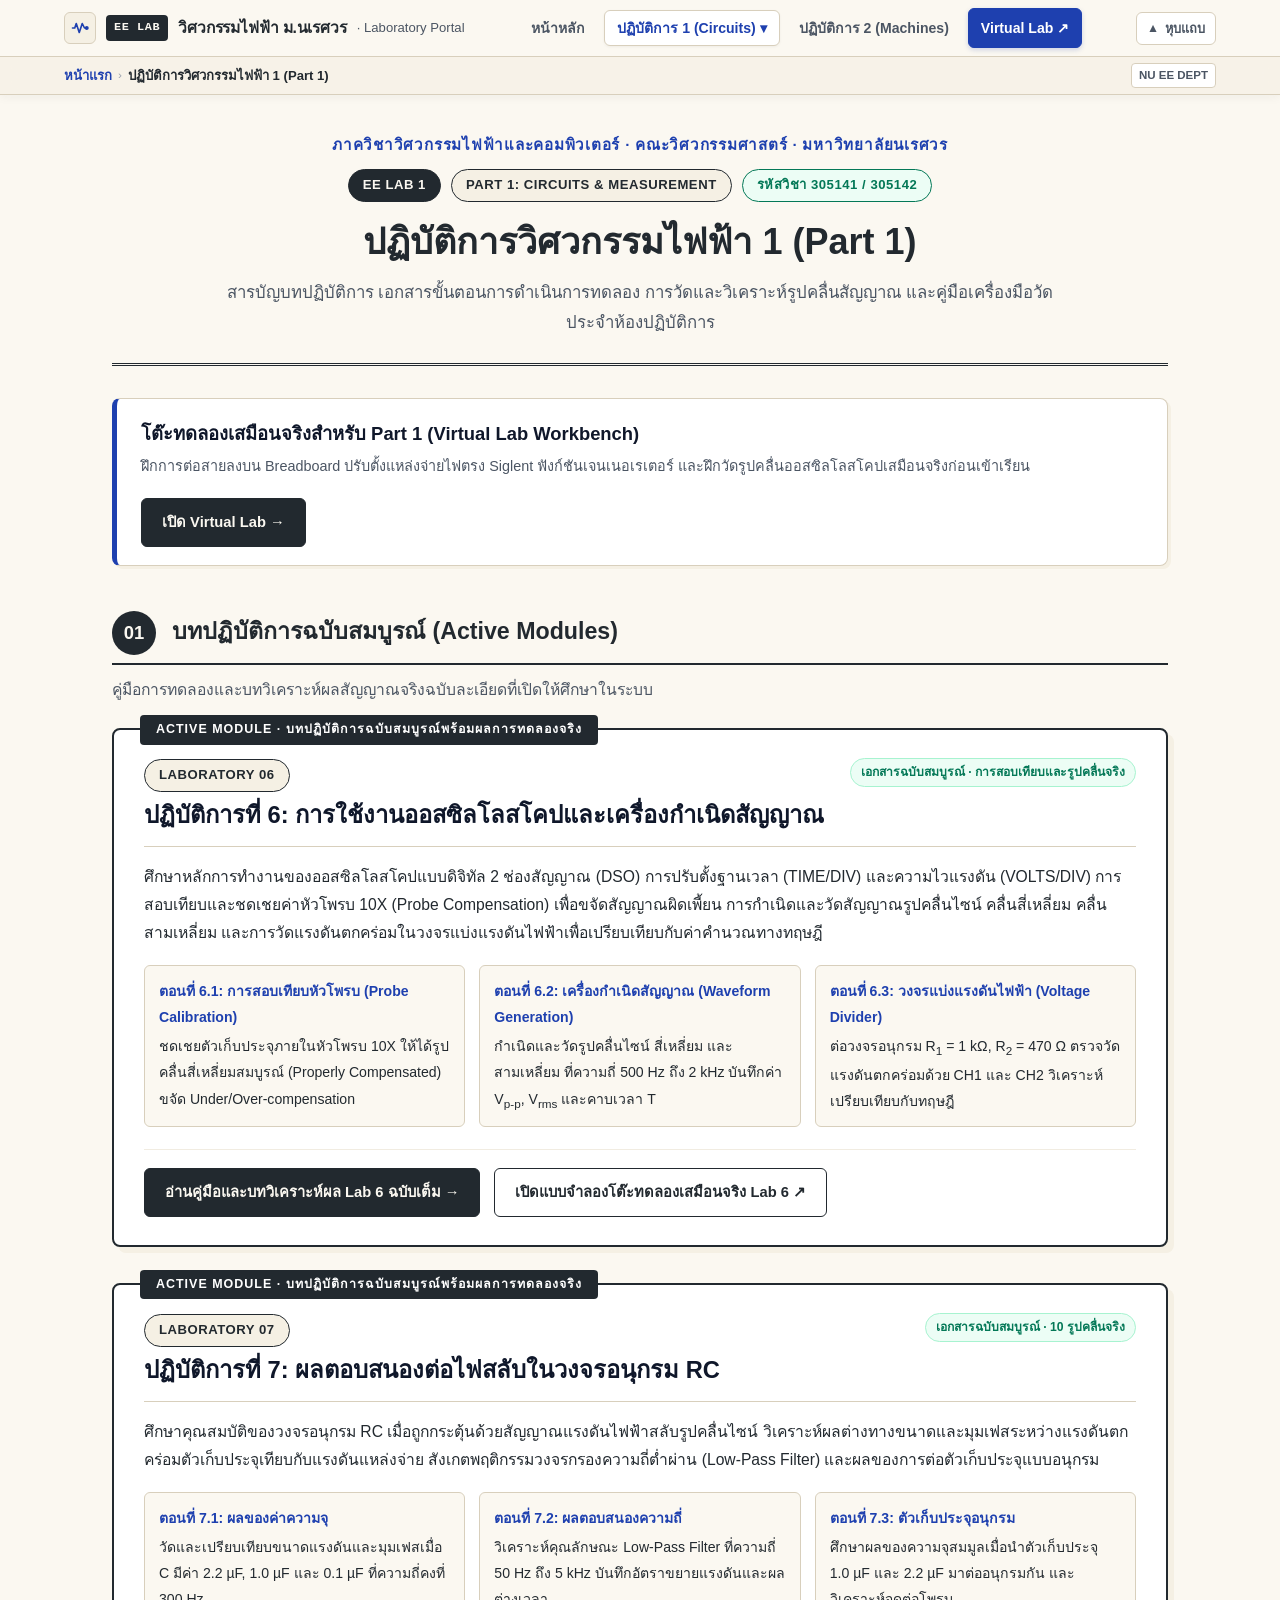
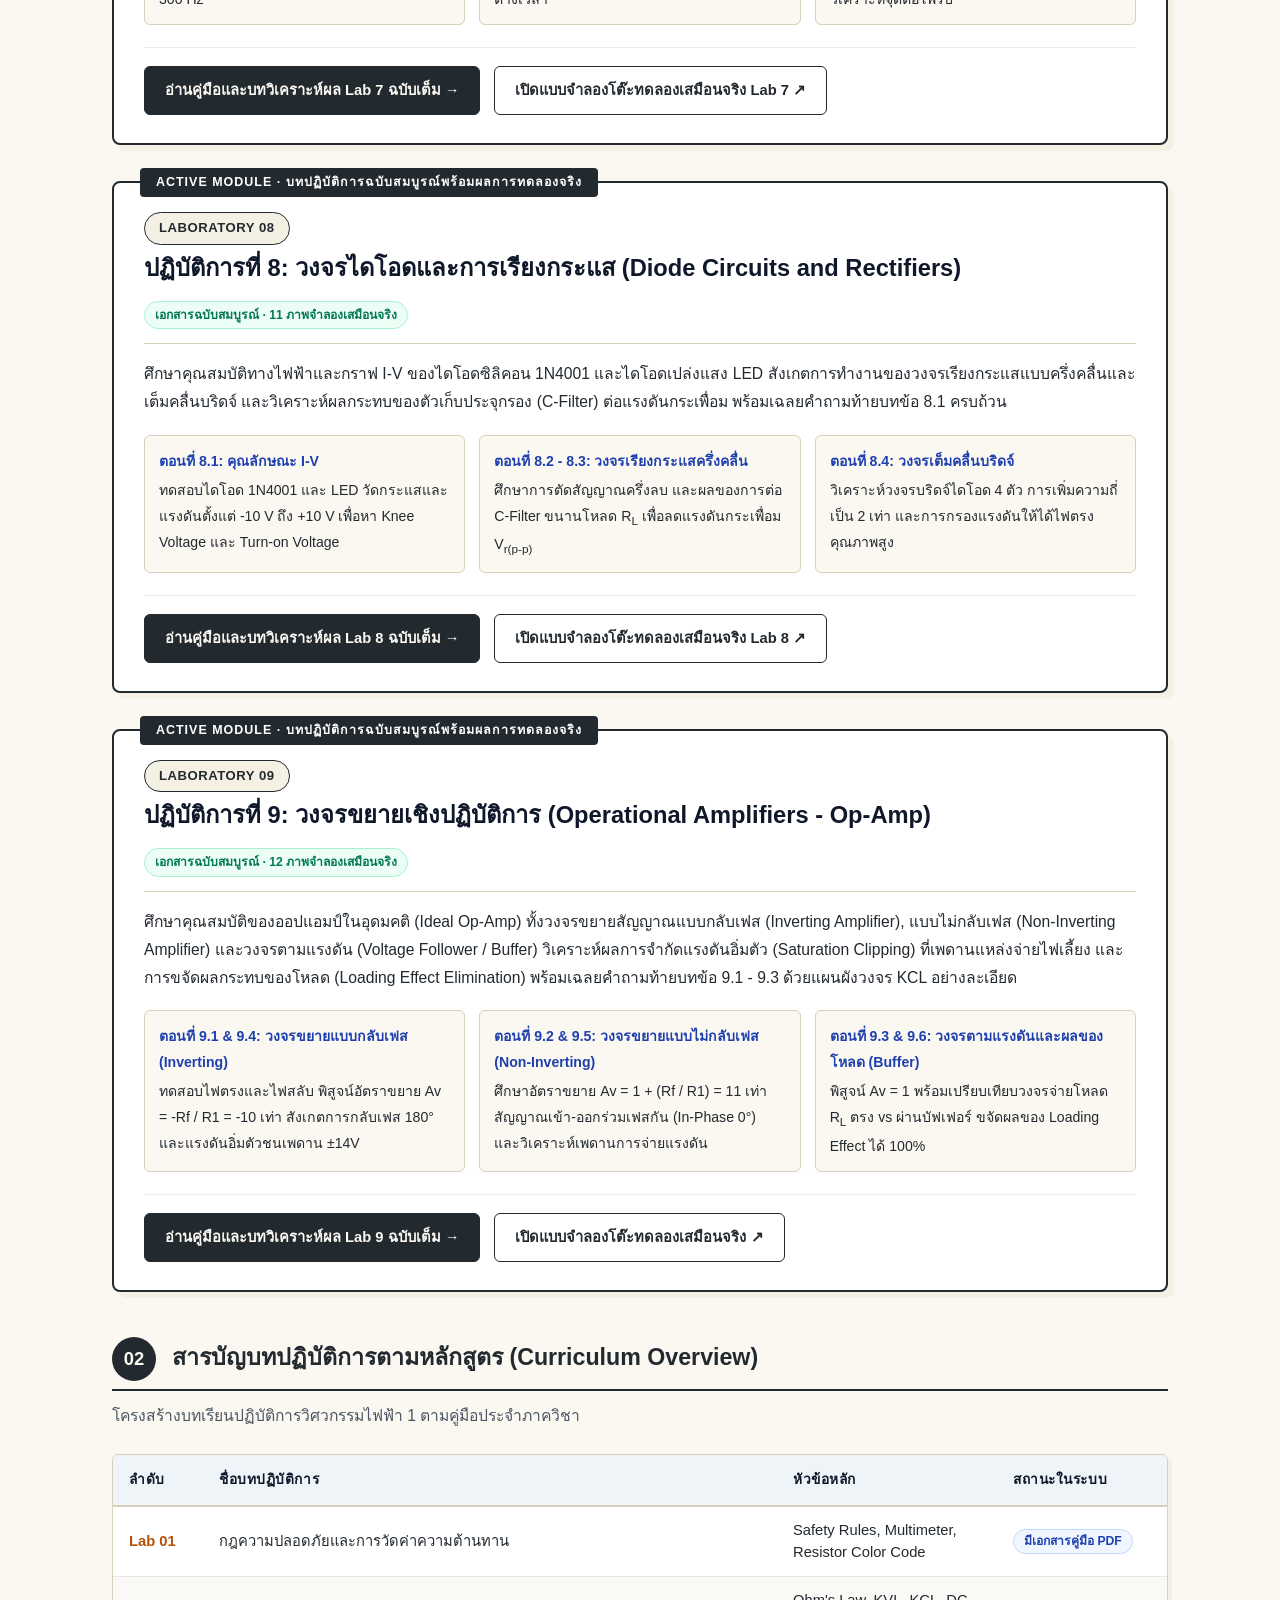
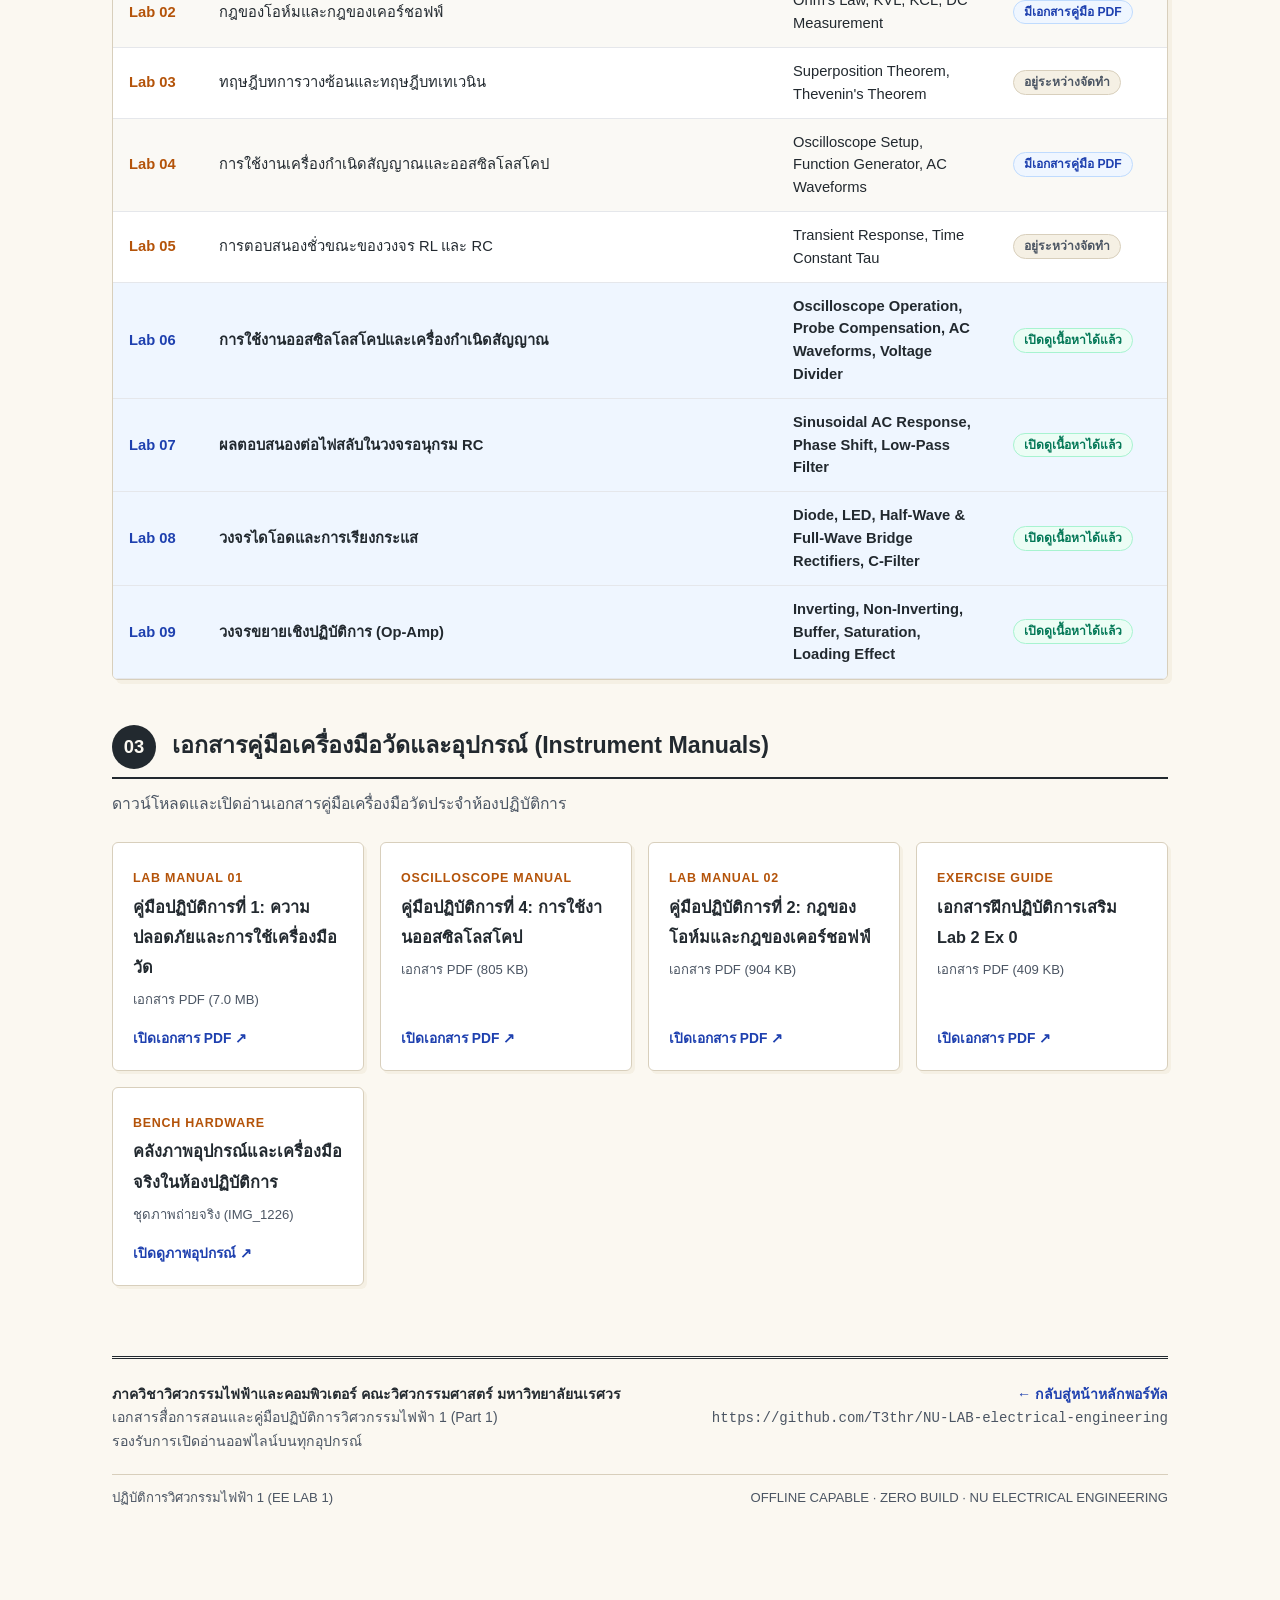
==== commit 1f461cd6: "feat(part1): integrate lab 6, standardize lab 9 navigation, and refine mobile header UX - Mobile Hea" ====
--- a/part1/index.html
+++ b/part1/index.html
@@ -29,7 +29,12 @@
 }
 
 * { box-sizing: border-box; }
-html { scroll-behavior: smooth; }
+html {
+  scroll-behavior: smooth;
+  overflow-x: hidden;
+  max-width: 100vw;
+  width: 100%;
+}
 body {
   margin: 0;
   background: var(--paper);
@@ -37,12 +42,17 @@
   font-family: "IBM Plex Sans Thai", "Sarabun", "Thonburi", "Noto Sans Thai", -apple-system, "Segoe UI", sans-serif;
   font-size: 16.5px;
   line-height: 1.85;
+  overflow-x: hidden;
+  max-width: 100vw;
+  width: 100%;
 }
 
 .page {
   max-width: 1120px;
   margin: 0 auto;
   padding: 36px 32px 90px;
+  width: 100%;
+  overflow-x: hidden;
 }
 
 /* ═══════════ แถบนำทางและส่วนหัวกลาง ═══════════ */
@@ -486,8 +496,19 @@
 }
 
 @media (max-width: 768px) {
+  html, body {
+    overflow-x: hidden;
+    max-width: 100vw;
+    width: 100%;
+  }
   body { font-size: 15.5px; }
-  .page { padding: 20px 16px 60px; }
+  .page {
+    padding: 18px 12px 60px;
+    width: 100%;
+    max-width: 100%;
+    box-sizing: border-box;
+    overflow-x: hidden;
+  }
   h1.book-title { font-size: 1.85rem; }
   .featured-lab-card { padding: 20px 18px; }
   .featured-lab-card::before { position: static; display: inline-block; margin-bottom: 12px; }
@@ -527,15 +548,49 @@
     <a href="../virtual-lab/index.html" class="btn btn-primary">เปิด Virtual Lab →</a>
   </div>
 
-  <!-- หมวดเนื้อหาหลักที่ 1: บทปฏิบัติการเด่น Lab 7 -->
+  <!-- หมวดเนื้อหาหลักที่ 1: บทปฏิบัติการเด่น -->
   <section>
     <div class="sec-head">
       <div class="sec-no">01</div>
-      <h2>บทปฏิบัติการฉบับสมบูรณ์ (Active Module)</h2>
+      <h2>บทปฏิบัติการฉบับสมบูรณ์ (Active Modules)</h2>
     </div>
     <p class="sec-lead">คู่มือการทดลองและบทวิเคราะห์ผลสัญญาณจริงฉบับละเอียดที่เปิดให้ศึกษาในระบบ</p>
 
     <article class="featured-lab-card">
+      <div class="featured-header">
+        <div>
+          <span class="chip" style="margin-bottom: 8px; display: inline-block;">LABORATORY 06</span>
+          <h3 class="featured-title">ปฏิบัติการที่ 6: การใช้งานออสซิลโลสโคปและเครื่องกำเนิดสัญญาณ</h3>
+        </div>
+        <span class="status-pill status-active">เอกสารฉบับสมบูรณ์ · การสอบเทียบและรูปคลื่นจริง</span>
+      </div>
+
+      <p class="featured-desc">
+        ศึกษาหลักการทำงานของออสซิลโลสโคปแบบดิจิทัล 2 ช่องสัญญาณ (DSO) การปรับตั้งฐานเวลา (TIME/DIV) และความไวแรงดัน (VOLTS/DIV) การสอบเทียบและชดเชยค่าหัวโพรบ 10X (Probe Compensation) เพื่อขจัดสัญญาณผิดเพี้ยน การกำเนิดและวัดสัญญาณรูปคลื่นไซน์ คลื่นสี่เหลี่ยม คลื่นสามเหลี่ยม และการวัดแรงดันตกคร่อมในวงจรแบ่งแรงดันไฟฟ้าเพื่อเปรียบเทียบกับค่าคำนวณทางทฤษฎี
+      </p>
+
+      <div class="parts-list">
+        <div class="part-item">
+          <b>ตอนที่ 6.1: การสอบเทียบหัวโพรบ (Probe Calibration)</b>
+          ชดเชยตัวเก็บประจุภายในหัวโพรบ 10X ให้ได้รูปคลื่นสี่เหลี่ยมสมบูรณ์ (Properly Compensated) ขจัด Under/Over-compensation
+        </div>
+        <div class="part-item">
+          <b>ตอนที่ 6.2: เครื่องกำเนิดสัญญาณ (Waveform Generation)</b>
+          กำเนิดและวัดรูปคลื่นไซน์ สี่เหลี่ยม และสามเหลี่ยม ที่ความถี่ 500 Hz ถึง 2 kHz บันทึกค่า V<sub>p-p</sub>, V<sub>rms</sub> และคาบเวลา T
+        </div>
+        <div class="part-item">
+          <b>ตอนที่ 6.3: วงจรแบ่งแรงดันไฟฟ้า (Voltage Divider)</b>
+          ต่อวงจรอนุกรม R<sub>1</sub> = 1 kΩ, R<sub>2</sub> = 470 Ω ตรวจวัดแรงดันตกคร่อมด้วย CH1 และ CH2 วิเคราะห์เปรียบเทียบกับทฤษฎี
+        </div>
+      </div>
+
+      <div class="featured-actions">
+        <a href="./lab6/index.html" class="btn btn-primary">อ่านคู่มือและบทวิเคราะห์ผล Lab 6 ฉบับเต็ม →</a>
+        <a href="../virtual-lab/index.html" class="btn btn-secondary">เปิดแบบจำลองโต๊ะทดลองเสมือนจริง Lab 6 ↗</a>
+      </div>
+    </article>
+
+    <article class="featured-lab-card" style="margin-top: 28px;">
       <div class="featured-header">
         <div>
           <span class="chip" style="margin-bottom: 8px; display: inline-block;">LABORATORY 07</span>
@@ -566,6 +621,74 @@
       <div class="featured-actions">
         <a href="./lab7/index.html" class="btn btn-primary">อ่านคู่มือและบทวิเคราะห์ผล Lab 7 ฉบับเต็ม →</a>
         <a href="../virtual-lab/index.html" class="btn btn-secondary">เปิดแบบจำลองโต๊ะทดลองเสมือนจริง Lab 7 ↗</a>
+      </div>
+    </article>
+
+    <article class="featured-lab-card" style="margin-top: 28px;">
+      <div class="featured-header">
+        <div>
+          <span class="chip" style="margin-bottom: 8px; display: inline-block;">LABORATORY 08</span>
+          <h3 class="featured-title">ปฏิบัติการที่ 8: วงจรไดโอดและการเรียงกระแส (Diode Circuits and Rectifiers)</h3>
+        </div>
+        <span class="status-pill status-active">เอกสารฉบับสมบูรณ์ · 11 ภาพจำลองเสมือนจริง</span>
+      </div>
+
+      <p class="featured-desc">
+        ศึกษาคุณสมบัติทางไฟฟ้าและกราฟ I-V ของไดโอดซิลิคอน 1N4001 และไดโอดเปล่งแสง LED สังเกตการทำงานของวงจรเรียงกระแสแบบครึ่งคลื่นและเต็มคลื่นบริดจ์ และวิเคราะห์ผลกระทบของตัวเก็บประจุกรอง (C-Filter) ต่อแรงดันกระเพื่อม พร้อมเฉลยคำถามท้ายบทข้อ 8.1 ครบถ้วน
+      </p>
+
+      <div class="parts-list">
+        <div class="part-item">
+          <b>ตอนที่ 8.1: คุณลักษณะ I-V</b>
+          ทดสอบไดโอด 1N4001 และ LED วัดกระแสและแรงดันตั้งแต่ -10 V ถึง +10 V เพื่อหา Knee Voltage และ Turn-on Voltage
+        </div>
+        <div class="part-item">
+          <b>ตอนที่ 8.2 - 8.3: วงจรเรียงกระแสครึ่งคลื่น</b>
+          ศึกษาการตัดสัญญาณครึ่งลบ และผลของการต่อ C-Filter ขนานโหลด R<sub>L</sub> เพื่อลดแรงดันกระเพื่อม V<sub>r(p-p)</sub>
+        </div>
+        <div class="part-item">
+          <b>ตอนที่ 8.4: วงจรเต็มคลื่นบริดจ์</b>
+          วิเคราะห์วงจรบริดจ์ไดโอด 4 ตัว การเพิ่มความถี่เป็น 2 เท่า และการกรองแรงดันให้ได้ไฟตรงคุณภาพสูง
+        </div>
+      </div>
+
+      <div class="featured-actions">
+        <a href="./lab8/index.html" class="btn btn-primary">อ่านคู่มือและบทวิเคราะห์ผล Lab 8 ฉบับเต็ม →</a>
+        <a href="../virtual-lab/index.html" class="btn btn-secondary">เปิดแบบจำลองโต๊ะทดลองเสมือนจริง Lab 8 ↗</a>
+      </div>
+    </article>
+
+    <article class="featured-lab-card" style="margin-top: 28px;">
+      <div class="featured-header">
+        <div>
+          <span class="chip" style="margin-bottom: 8px; display: inline-block;">LABORATORY 09</span>
+          <h3 class="featured-title">ปฏิบัติการที่ 9: วงจรขยายเชิงปฏิบัติการ (Operational Amplifiers - Op-Amp)</h3>
+        </div>
+        <span class="status-pill status-active">เอกสารฉบับสมบูรณ์ · 12 ภาพจำลองเสมือนจริง</span>
+      </div>
+
+      <p class="featured-desc">
+        ศึกษาคุณสมบัติของออปแอมป์ในอุดมคติ (Ideal Op-Amp) ทั้งวงจรขยายสัญญาณแบบกลับเฟส (Inverting Amplifier), แบบไม่กลับเฟส (Non-Inverting Amplifier) และวงจรตามแรงดัน (Voltage Follower / Buffer) วิเคราะห์ผลการจำกัดแรงดันอิ่มตัว (Saturation Clipping) ที่เพดานแหล่งจ่ายไฟเลี้ยง และการขจัดผลกระทบของโหลด (Loading Effect Elimination) พร้อมเฉลยคำถามท้ายบทข้อ 9.1 - 9.3 ด้วยแผนผังวงจร KCL อย่างละเอียด
+      </p>
+
+      <div class="parts-list">
+        <div class="part-item">
+          <b>ตอนที่ 9.1 &amp; 9.4: วงจรขยายแบบกลับเฟส (Inverting)</b>
+          ทดสอบไฟตรงและไฟสลับ พิสูจน์อัตราขยาย Av = -Rf / R1 = -10 เท่า สังเกตการกลับเฟส 180° และแรงดันอิ่มตัวชนเพดาน ±14V
+        </div>
+        <div class="part-item">
+          <b>ตอนที่ 9.2 &amp; 9.5: วงจรขยายแบบไม่กลับเฟส (Non-Inverting)</b>
+          ศึกษาอัตราขยาย Av = 1 + (Rf / R1) = 11 เท่า สัญญาณเข้า-ออกร่วมเฟสกัน (In-Phase 0°) และวิเคราะห์เพดานการจ่ายแรงดัน
+        </div>
+        <div class="part-item">
+          <b>ตอนที่ 9.3 &amp; 9.6: วงจรตามแรงดันและผลของโหลด (Buffer)</b>
+          พิสูจน์ Av = 1 พร้อมเปรียบเทียบวงจรจ่ายโหลด R<sub>L</sub> ตรง vs ผ่านบัฟเฟอร์ ขจัดผลของ Loading Effect ได้ 100%
+        </div>
+      </div>
+
+      <div class="featured-actions">
+        <a href="./lab9/index.html" class="btn btn-primary">อ่านคู่มือและบทวิเคราะห์ผล Lab 9 ฉบับเต็ม →</a>
+        <a href="../virtual-lab/index.html" class="btn btn-secondary">เปิดแบบจำลองโต๊ะทดลองเสมือนจริง ↗</a>
       </div>
     </article>
   </section>
@@ -619,29 +742,29 @@
             <td>Transient Response, Time Constant Tau</td>
             <td><span class="status-pill status-prep">อยู่ระหว่างจัดทำ</span></td>
           </tr>
-          <tr>
-            <td style="font-weight: 700; color: var(--accent2);">Lab 06</td>
-            <td>วงจรเรโซแนนซ์แบบอนุกรมและขนาน</td>
-            <td>Resonance Frequency, Quality Factor, Bandwidth</td>
-            <td><span class="status-pill status-prep">อยู่ระหว่างจัดทำ</span></td>
+          <tr class="highlight-row">
+            <td style="font-weight: 800; color: var(--accent);">Lab 06</td>
+            <td><b>การใช้งานออสซิลโลสโคปและเครื่องกำเนิดสัญญาณ</b></td>
+            <td><b>Oscilloscope Operation, Probe Compensation, AC Waveforms, Voltage Divider</b></td>
+            <td><a href="./lab6/index.html" style="text-decoration:none;"><span class="status-pill status-active">เปิดดูเนื้อหาได้แล้ว</span></a></td>
           </tr>
           <tr class="highlight-row">
             <td style="font-weight: 800; color: var(--accent);">Lab 07</td>
             <td><b>ผลตอบสนองต่อไฟสลับในวงจรอนุกรม RC</b></td>
             <td><b>Sinusoidal AC Response, Phase Shift, Low-Pass Filter</b></td>
-            <td><span class="status-pill status-active">เปิดดูเนื้อหาได้แล้ว</span></td>
-          </tr>
-          <tr>
-            <td style="font-weight: 700; color: var(--accent2);">Lab 08</td>
-            <td>วงจรกรองความถี่และผลตอบสนองความถี่</td>
-            <td>Passive and Active Filters, Bode Plot</td>
-            <td><span class="status-pill status-prep">อยู่ระหว่างจัดทำ</span></td>
-          </tr>
-          <tr>
-            <td style="font-weight: 700; color: var(--accent2);">Lab 09</td>
-            <td>วงจรบริดจ์และการประยุกต์ใช้งาน</td>
-            <td>Wheatstone Bridge, Sensor Conditioning</td>
-            <td><span class="status-pill status-prep">อยู่ระหว่างจัดทำ</span></td>
+            <td><a href="./lab7/index.html" style="text-decoration:none;"><span class="status-pill status-active">เปิดดูเนื้อหาได้แล้ว</span></a></td>
+          </tr>
+          <tr class="highlight-row">
+            <td style="font-weight: 800; color: var(--accent);">Lab 08</td>
+            <td><b>วงจรไดโอดและการเรียงกระแส</b></td>
+            <td><b>Diode, LED, Half-Wave &amp; Full-Wave Bridge Rectifiers, C-Filter</b></td>
+            <td><a href="./lab8/index.html" style="text-decoration:none;"><span class="status-pill status-active">เปิดดูเนื้อหาได้แล้ว</span></a></td>
+          </tr>
+          <tr class="highlight-row">
+            <td style="font-weight: 800; color: var(--accent);">Lab 09</td>
+            <td><b>วงจรขยายเชิงปฏิบัติการ (Op-Amp)</b></td>
+            <td><b>Inverting, Non-Inverting, Buffer, Saturation, Loading Effect</b></td>
+            <td><a href="./lab9/index.html" style="text-decoration:none;"><span class="status-pill status-active">เปิดดูเนื้อหาได้แล้ว</span></a></td>
           </tr>
         </tbody>
       </table>
--- a/assets/css/site-header.css
+++ b/assets/css/site-header.css
@@ -590,17 +590,66 @@
   .nav-mobile-toggle {
     display: inline-flex;
   }
+  .btn-nav-collapse {
+    display: none !important;
+  }
 }
 
 @media (max-width: 640px) {
+  .site-header {
+    max-width: 100vw;
+    overflow-x: hidden;
+  }
   .site-header-main {
-    padding: 0 16px;
+    padding: 0 12px;
+    gap: 8px;
+    box-sizing: border-box;
+    width: 100%;
+    max-width: 100vw;
+  }
+  .nav-brand {
+    gap: 6px;
+    font-size: 0.86rem;
+    max-width: calc(100% - 52px);
+    overflow: hidden;
+  }
+  .brand-title {
+    font-size: 0.84rem;
+    overflow: hidden;
+    text-overflow: ellipsis;
+    white-space: nowrap;
+  }
+  .brand-icon-box {
+    width: 28px;
+    height: 28px;
+    flex-shrink: 0;
+  }
+  .brand-badge {
+    padding: 1px 5px;
+    font-size: 0.68rem;
+    flex-shrink: 0;
   }
   .site-header-sub-inner {
-    padding: 6px 16px;
-  }
-  .btn-nav-collapse span.btn-label {
+    padding: 6px 12px;
+    box-sizing: border-box;
+    width: 100%;
+    max-width: 100vw;
+  }
+  .site-breadcrumb {
+    font-size: 0.76rem;
+    gap: 4px;
+    max-width: 100%;
+    white-space: nowrap;
+    overflow-x: auto;
+    -webkit-overflow-scrolling: touch;
+    scrollbar-width: none;
+  }
+  .site-breadcrumb::-webkit-scrollbar {
     display: none;
+  }
+  .site-breadcrumb li {
+    gap: 4px;
+    flex-shrink: 0;
   }
   .site-header-sub-extra {
     display: none;
